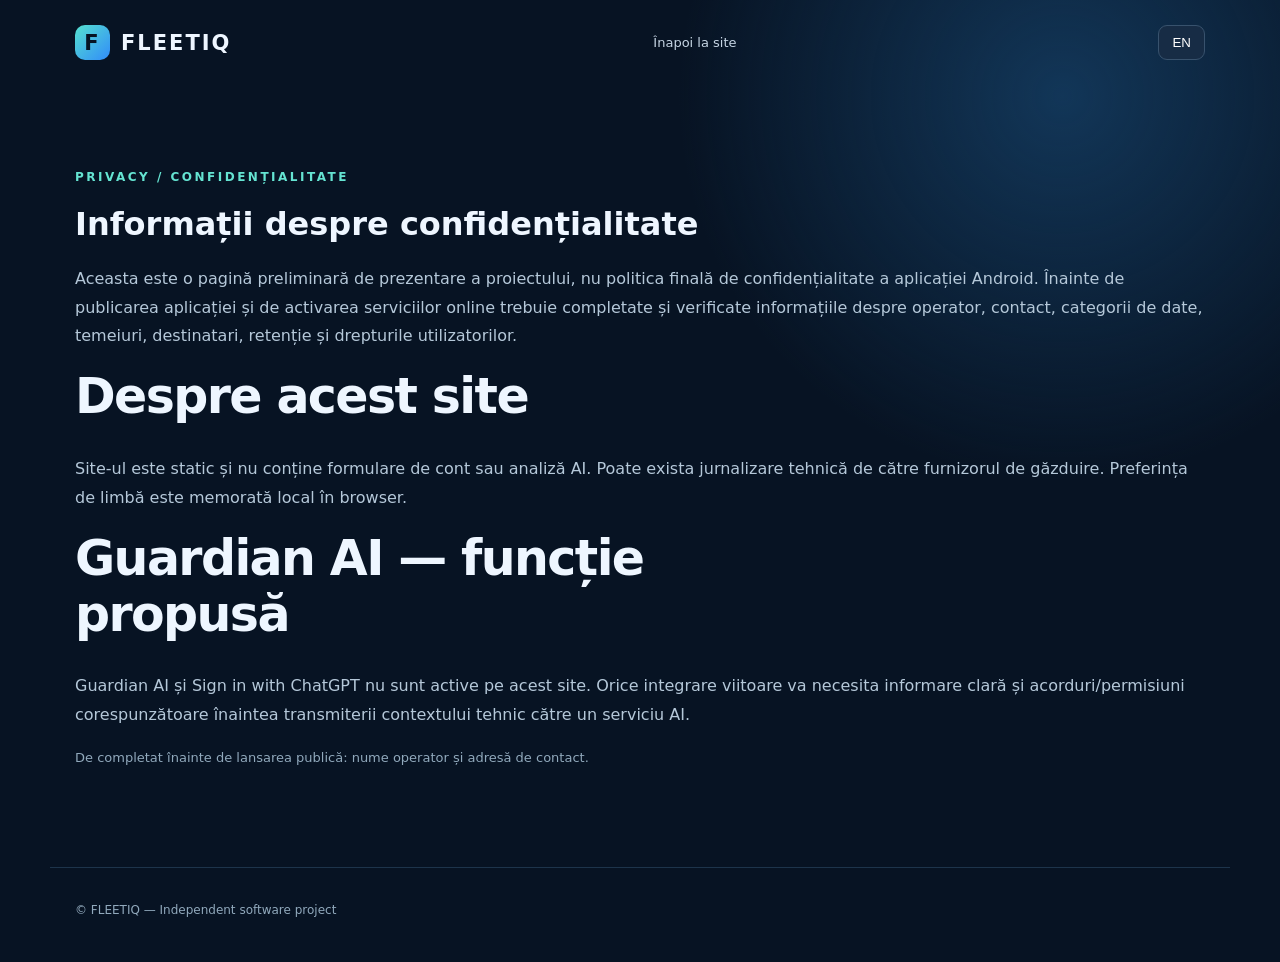
==== privacy.html @ b42830c9 "Add files via upload" ====
<!doctype html><html lang="ro"><head><meta charset="utf-8"><meta name="viewport" content="width=device-width,initial-scale=1"><title>FLEETIQ — Privacy / Confidențialitate</title><link rel="stylesheet" href="style.css"></head><body><header class="nav"><a class="brand" href="index.html"><span class="mark">F</span> FLEETIQ</a><nav><a href="index.html" data-ro="Înapoi la site" data-en="Back to website">Înapoi la site</a></nav><button id="lang">EN</button></header><main class="section"><div class="kicker">PRIVACY / CONFIDENȚIALITATE</div><h1 data-ro="Informații despre confidențialitate" data-en="Privacy information">Informații despre confidențialitate</h1><p data-ro="Aceasta este o pagină preliminară de prezentare a proiectului, nu politica finală de confidențialitate a aplicației Android. Înainte de publicarea aplicației și de activarea serviciilor online trebuie completate și verificate informațiile despre operator, contact, categorii de date, temeiuri, destinatari, retenție și drepturile utilizatorilor." data-en="This is a preliminary project website notice, not the final privacy policy for the Android app. Before app publication and online service activation, controller identity, contact details, data categories, legal bases, recipients, retention and user rights must be completed and verified.">Aceasta este o pagină preliminară de prezentare a proiectului, nu politica finală de confidențialitate a aplicației Android. Înainte de publicarea aplicației și de activarea serviciilor online trebuie completate și verificate informațiile despre operator, contact, categorii de date, temeiuri, destinatari, retenție și drepturile utilizatorilor.</p><h2 data-ro="Despre acest site" data-en="About this website">Despre acest site</h2><p data-ro="Site-ul este static și nu conține formulare de cont sau analiză AI. Poate exista jurnalizare tehnică de către furnizorul de găzduire. Preferința de limbă este memorată local în browser." data-en="This is a static website without account forms or AI analysis. Technical access logs may be kept by the hosting provider. Language preference is stored locally in the browser.">Site-ul este static și nu conține formulare de cont sau analiză AI. Poate exista jurnalizare tehnică de către furnizorul de găzduire. Preferința de limbă este memorată local în browser.</p><h2 data-ro="Guardian AI — funcție propusă" data-en="Guardian AI — proposed feature">Guardian AI — funcție propusă</h2><p data-ro="Guardian AI și Sign in with ChatGPT nu sunt active pe acest site. Orice integrare viitoare va necesita informare clară și acorduri/permisiuni corespunzătoare înaintea transmiterii contextului tehnic către un serviciu AI." data-en="Guardian AI and Sign in with ChatGPT are not active on this website. Any future integration will require clear notices and appropriate consent/permissions before sending technical context to an AI service.">Guardian AI și Sign in with ChatGPT nu sunt active pe acest site. Orice integrare viitoare va necesita informare clară și acorduri/permisiuni corespunzătoare înaintea transmiterii contextului tehnic către un serviciu AI.</p><p class="muted" data-ro="De completat înainte de lansarea publică: nume operator și adresă de contact." data-en="To complete before public launch: controller name and contact address.">De completat înainte de lansarea publică: nume operator și adresă de contact.</p></main><footer>© FLEETIQ — Independent software project</footer><script src="script.js"></script></body></html>
---- style.css ----
:root{font-family:Inter,ui-sans-serif,system-ui,-apple-system,Segoe UI,sans-serif;color:#eef6ff;background:#071323;scroll-behavior:smooth}*{box-sizing:border-box}body{margin:0;background:radial-gradient(circle at 83% 10%,#123658 0,transparent 28%),#071323}a{color:inherit;text-decoration:none}.nav{max-width:1180px;margin:auto;display:flex;align-items:center;justify-content:space-between;padding:25px 25px;gap:20px}.brand{font-weight:900;letter-spacing:2px;font-size:21px;display:flex;align-items:center;gap:11px}.mark{display:inline-grid;place-items:center;background:linear-gradient(135deg,#55e0cf,#318cfa);width:35px;height:35px;border-radius:10px;color:#071323}.nav nav{display:flex;gap:25px;font-size:13px;color:#c6d5e4}.nav button{background:#172c45;border:1px solid #38526d;border-radius:9px;color:white;padding:9px 13px;cursor:pointer}.hero{max-width:1180px;margin:auto;min-height:620px;padding:105px 25px 120px;position:relative;overflow:hidden}.eyebrow,.kicker{color:#65e4d2;font-size:12px;letter-spacing:2.5px;font-weight:800}.hero h1{font-size:clamp(45px,6vw,82px);letter-spacing:-3px;line-height:1.07;max-width:760px;margin:24px 0}.hero h1 em{font-style:normal;color:#66e4d4}.lead{max-width:630px;font-size:19px;line-height:1.75;color:#afc4d8}.actions{display:flex;gap:13px;flex-wrap:wrap;margin-top:30px}.actions a{padding:14px 21px;border-radius:11px;font-weight:700;font-size:14px}.primary{background:#65e4d2;color:#061928}.secondary{border:1px solid #426078}.status{margin-top:27px;color:#91a8bc;font-size:12px}.orb{position:absolute;width:360px;height:360px;right:-70px;top:120px;border-radius:50%;background:radial-gradient(circle,#16466a,#0a2038 60%,transparent 70%);display:grid;place-items:center;opacity:.7;z-index:-1}.ring{position:absolute;border:1px solid #57e5d4;border-radius:50%;inset:35px}.ring2{inset:70px;border-style:dashed}.center{font-size:32px;font-weight:900;color:#65e4d2}.center span{font-size:20px}.center small{display:block;text-align:center;font-size:11px;letter-spacing:5px;margin-top:8px}.section{max-width:1180px;margin:auto;padding:85px 25px}.section h2{font-size:clamp(31px,4vw,49px);letter-spacing:-1.6px;line-height:1.14;max-width:680px;margin:18px 0 30px}.section p{color:#b5c8d9;line-height:1.8}.cards{display:grid;grid-template-columns:repeat(3,1fr);gap:18px}.cards article,.mock{background:#0e2136;border:1px solid #26405a;border-radius:18px;padding:29px}.cards h3{font-size:20px;margin:18px 0 10px}.cards p{font-size:14px}.ico{color:#6ae8d7;font-size:35px}.featured{border-color:#5de4d2!important}.split{display:grid;grid-template-columns:1fr 1fr;align-items:center;gap:65px}.note{border-left:3px solid #5de4d2;padding:14px 18px;background:#102b3f;color:#d1e3ef;font-size:13px;line-height:1.7;margin-top:24px}.mock{box-shadow:0 25px 80px #0005;min-height:350px}.mocktop{font-size:12px;letter-spacing:2px;color:#9eb7ce;border-bottom:1px solid #30475e;padding-bottom:20px}.mocktop span{color:#67e4d5;margin-right:15px}.code{font-size:18px;margin:28px 0;color:#9db6ca}.code b{color:#65e4d2;font-size:26px;margin-left:10px}.code span{display:block;font-size:11px;margin-top:8px}.bubble{margin-left:55px;background:#204365;padding:17px;border-radius:13px;font-size:14px}.reply{margin:16px 35px 0 0;border:1px solid #31526b;padding:19px;border-radius:13px;color:#d4e5f2;line-height:1.7;font-size:14px}.contact{border-top:1px solid #1e364c}footer{max-width:1180px;margin:auto;padding:35px 25px 45px;border-top:1px solid #1d344b;display:flex;justify-content:space-between;gap:15px;color:#91a9bc;font-size:12px}.muted{font-size:13px;color:#91a9bc!important}@media(max-width:750px){.nav{flex-wrap:wrap}.nav nav{order:3;width:100%;overflow:auto;gap:18px;white-space:nowrap}.hero{padding-top:75px;min-height:540px}.hero h1{letter-spacing:-2px}.orb{right:-230px;opacity:.25}.cards,.split{grid-template-columns:1fr}.split{gap:25px}.section{padding:62px 22px}.cards article{padding:24px}footer{flex-direction:column}}
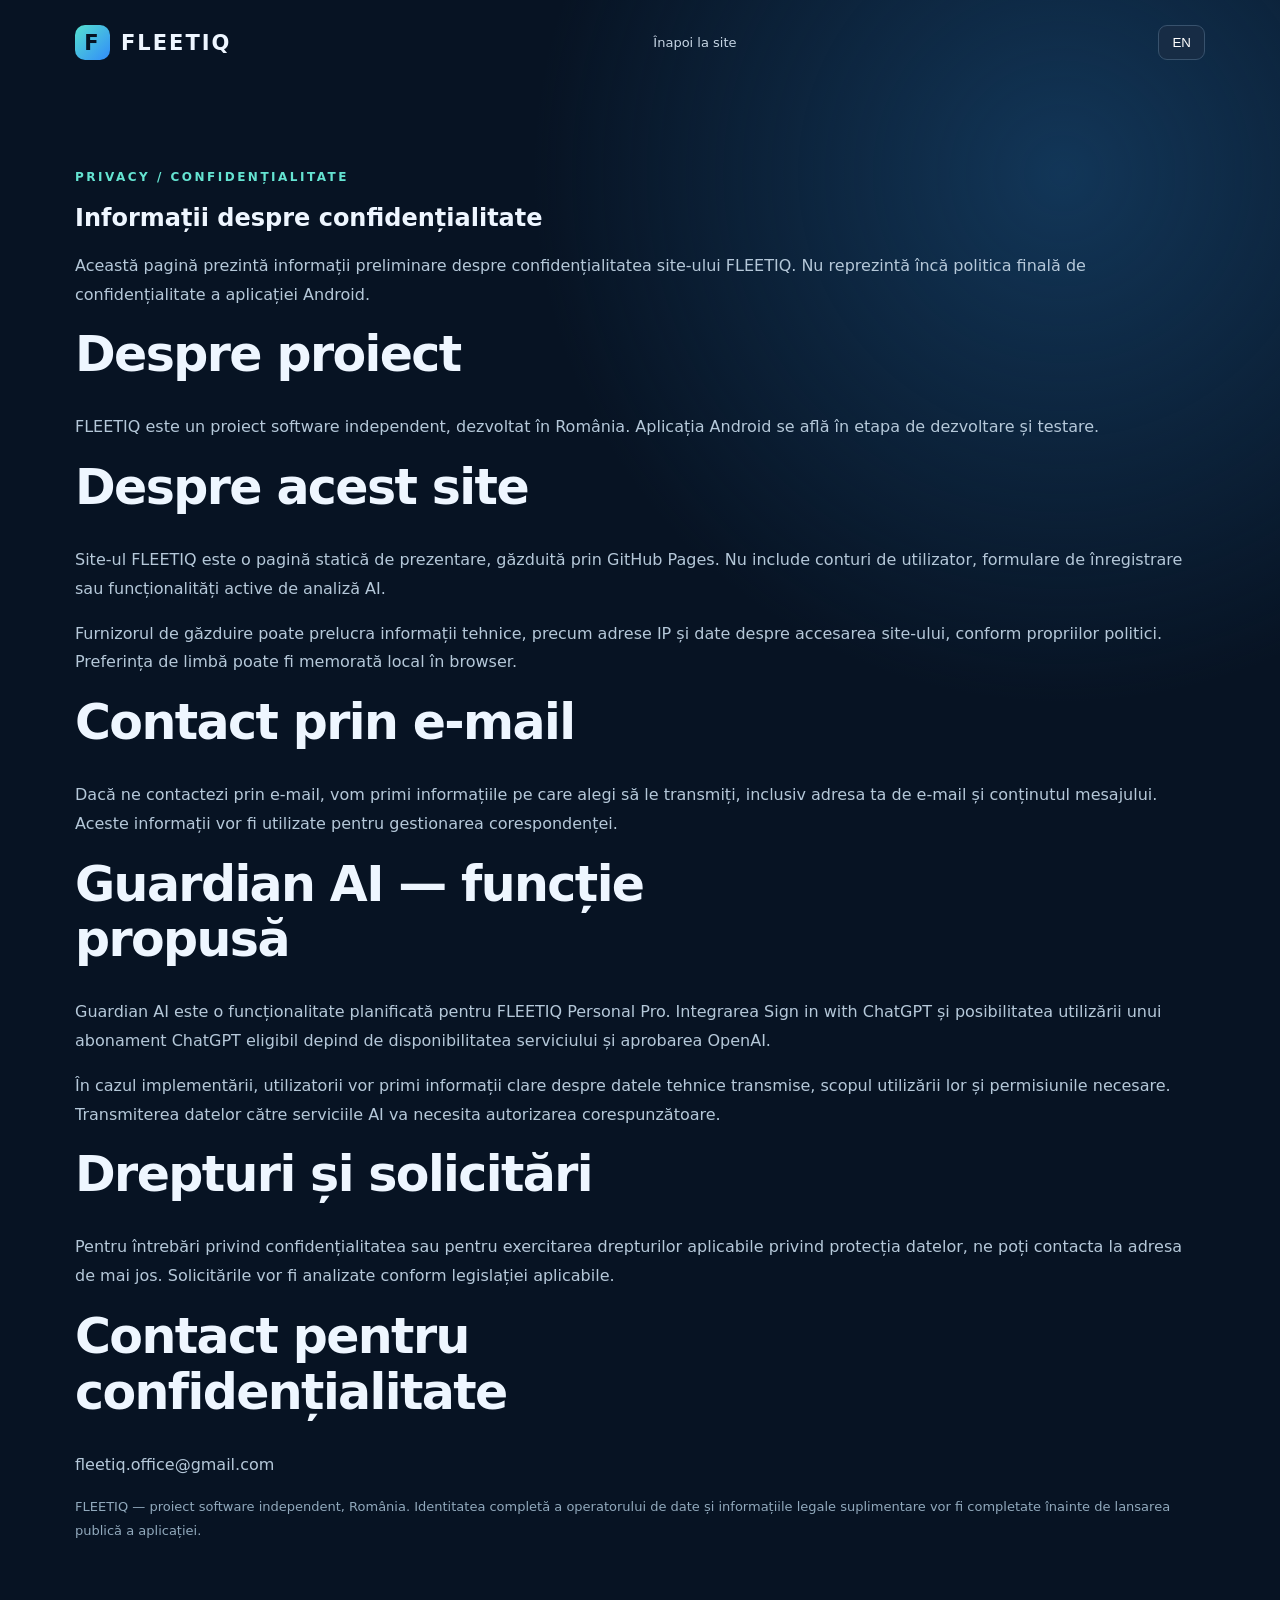
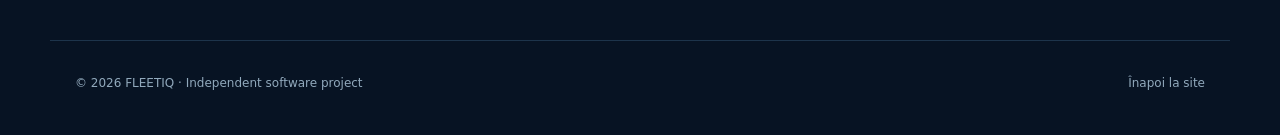
==== commit f10a5fd5: "Update privacy.html" ====
--- a/privacy.html
+++ b/privacy.html
@@ -1 +1,206 @@
-<!doctype html><html lang="ro"><head><meta charset="utf-8"><meta name="viewport" content="width=device-width,initial-scale=1"><title>FLEETIQ — Privacy / Confidențialitate</title><link rel="stylesheet" href="style.css"></head><body><header class="nav"><a class="brand" href="index.html"><span class="mark">F</span> FLEETIQ</a><nav><a href="index.html" data-ro="Înapoi la site" data-en="Back to website">Înapoi la site</a></nav><button id="lang">EN</button></header><main class="section"><div class="kicker">PRIVACY / CONFIDENȚIALITATE</div><h1 data-ro="Informații despre confidențialitate" data-en="Privacy information">Informații despre confidențialitate</h1><p data-ro="Aceasta este o pagină preliminară de prezentare a proiectului, nu politica finală de confidențialitate a aplicației Android. Înainte de publicarea aplicației și de activarea serviciilor online trebuie completate și verificate informațiile despre operator, contact, categorii de date, temeiuri, destinatari, retenție și drepturile utilizatorilor." data-en="This is a preliminary project website notice, not the final privacy policy for the Android app. Before app publication and online service activation, controller identity, contact details, data categories, legal bases, recipients, retention and user rights must be completed and verified.">Aceasta este o pagină preliminară de prezentare a proiectului, nu politica finală de confidențialitate a aplicației Android. Înainte de publicarea aplicației și de activarea serviciilor online trebuie completate și verificate informațiile despre operator, contact, categorii de date, temeiuri, destinatari, retenție și drepturile utilizatorilor.</p><h2 data-ro="Despre acest site" data-en="About this website">Despre acest site</h2><p data-ro="Site-ul este static și nu conține formulare de cont sau analiză AI. Poate exista jurnalizare tehnică de către furnizorul de găzduire. Preferința de limbă este memorată local în browser." data-en="This is a static website without account forms or AI analysis. Technical access logs may be kept by the hosting provider. Language preference is stored locally in the browser.">Site-ul este static și nu conține formulare de cont sau analiză AI. Poate exista jurnalizare tehnică de către furnizorul de găzduire. Preferința de limbă este memorată local în browser.</p><h2 data-ro="Guardian AI — funcție propusă" data-en="Guardian AI — proposed feature">Guardian AI — funcție propusă</h2><p data-ro="Guardian AI și Sign in with ChatGPT nu sunt active pe acest site. Orice integrare viitoare va necesita informare clară și acorduri/permisiuni corespunzătoare înaintea transmiterii contextului tehnic către un serviciu AI." data-en="Guardian AI and Sign in with ChatGPT are not active on this website. Any future integration will require clear notices and appropriate consent/permissions before sending technical context to an AI service.">Guardian AI și Sign in with ChatGPT nu sunt active pe acest site. Orice integrare viitoare va necesita informare clară și acorduri/permisiuni corespunzătoare înaintea transmiterii contextului tehnic către un serviciu AI.</p><p class="muted" data-ro="De completat înainte de lansarea publică: nume operator și adresă de contact." data-en="To complete before public launch: controller name and contact address.">De completat înainte de lansarea publică: nume operator și adresă de contact.</p></main><footer>© FLEETIQ — Independent software project</footer><script src="script.js"></script></body></html>
+
+<!doctype html>
+<html lang="ro">
+<head>
+  <meta charset="utf-8">
+  <meta name="viewport"
+        content="width=device-width, initial-scale=1">
+  <meta name="theme-color" content="#071323">
+
+  <meta name="description"
+        content="Informații despre confidențialitate pentru site-ul FLEETIQ și integrarea Guardian AI planificată.">
+
+  <title>Confidențialitate — FLEETIQ</title>
+
+  <link rel="stylesheet" href="style.css">
+</head>
+
+<body>
+
+<header class="nav">
+  <a class="brand" href="index.html">
+    <span class="mark">F</span> FLEETIQ
+  </a>
+
+  <nav>
+    <a href="index.html"
+       data-ro="Înapoi la site"
+       data-en="Back to website">
+      Înapoi la site
+    </a>
+  </nav>
+
+  <button id="lang" aria-label="Switch language">
+    EN
+  </button>
+</header>
+
+<main>
+
+  <section class="section">
+
+    <div class="kicker">
+      PRIVACY / CONFIDENȚIALITATE
+    </div>
+
+    <h1
+      data-ro="Informații despre confidențialitate"
+      data-en="Privacy information">
+      Informații despre confidențialitate
+    </h1>
+
+    <p
+      data-ro="Această pagină prezintă informații preliminare despre confidențialitatea site-ului FLEETIQ. Nu reprezintă încă politica finală de confidențialitate a aplicației Android."
+      data-en="This page provides preliminary privacy information about the FLEETIQ website. It is not yet the final privacy policy for the Android application.">
+      Această pagină prezintă informații
+      preliminare despre confidențialitatea
+      site-ului FLEETIQ. Nu reprezintă încă
+      politica finală de confidențialitate
+      a aplicației Android.
+    </p>
+
+    <h2
+      data-ro="Despre proiect"
+      data-en="About the project">
+      Despre proiect
+    </h2>
+
+    <p
+      data-ro="FLEETIQ este un proiect software independent, dezvoltat în România. Aplicația Android se află în etapa de dezvoltare și testare."
+      data-en="FLEETIQ is an independent software project developed in Romania. The Android application is currently in development and testing.">
+      FLEETIQ este un proiect software
+      independent, dezvoltat în România.
+      Aplicația Android se află în etapa
+      de dezvoltare și testare.
+    </p>
+
+    <h2
+      data-ro="Despre acest site"
+      data-en="About this website">
+      Despre acest site
+    </h2>
+
+    <p
+      data-ro="Site-ul FLEETIQ este o pagină statică de prezentare, găzduită prin GitHub Pages. Nu include conturi de utilizator, formulare de înregistrare sau funcționalități active de analiză AI."
+      data-en="The FLEETIQ website is a static informational website hosted through GitHub Pages. It does not include user accounts, registration forms or active AI analysis features.">
+      Site-ul FLEETIQ este o pagină statică
+      de prezentare, găzduită prin GitHub Pages.
+      Nu include conturi de utilizator,
+      formulare de înregistrare sau
+      funcționalități active de analiză AI.
+    </p>
+
+    <p
+      data-ro="Furnizorul de găzduire poate prelucra informații tehnice, precum adrese IP și date despre accesarea site-ului, conform propriilor politici. Preferința de limbă poate fi memorată local în browser."
+      data-en="The hosting provider may process technical information, such as IP addresses and website access data, according to its own policies. Language preferences may be stored locally in the browser.">
+      Furnizorul de găzduire poate prelucra
+      informații tehnice, precum adrese IP
+      și date despre accesarea site-ului,
+      conform propriilor politici.
+      Preferința de limbă poate fi
+      memorată local în browser.
+    </p>
+
+    <h2
+      data-ro="Contact prin e-mail"
+      data-en="Email contact">
+      Contact prin e-mail
+    </h2>
+
+    <p
+      data-ro="Dacă ne contactezi prin e-mail, vom primi informațiile pe care alegi să le transmiți, inclusiv adresa ta de e-mail și conținutul mesajului. Aceste informații vor fi utilizate pentru gestionarea corespondenței."
+      data-en="If you contact us by email, we will receive the information you choose to provide, including your email address and message content. This information will be used to handle the correspondence.">
+      Dacă ne contactezi prin e-mail, vom primi
+      informațiile pe care alegi să le transmiți,
+      inclusiv adresa ta de e-mail și conținutul
+      mesajului. Aceste informații vor fi utilizate
+      pentru gestionarea corespondenței.
+    </p>
+
+    <h2
+      data-ro="Guardian AI — funcție propusă"
+      data-en="Guardian AI — proposed feature">
+      Guardian AI — funcție propusă
+    </h2>
+
+    <p
+      data-ro="Guardian AI este o funcționalitate planificată pentru FLEETIQ Personal Pro. Integrarea Sign in with ChatGPT și posibilitatea utilizării unui abonament ChatGPT eligibil depind de disponibilitatea serviciului și aprobarea OpenAI."
+      data-en="Guardian AI is a planned feature for FLEETIQ Personal Pro. Sign in with ChatGPT integration and the ability to use an eligible ChatGPT subscription depend on service availability and OpenAI approval.">
+      Guardian AI este o funcționalitate planificată
+      pentru FLEETIQ Personal Pro. Integrarea
+      Sign in with ChatGPT și posibilitatea
+      utilizării unui abonament ChatGPT eligibil
+      depind de disponibilitatea serviciului
+      și aprobarea OpenAI.
+    </p>
+
+    <p
+      data-ro="În cazul implementării, utilizatorii vor primi informații clare despre datele tehnice transmise, scopul utilizării lor și permisiunile necesare. Transmiterea datelor către serviciile AI va necesita autorizarea corespunzătoare."
+      data-en="If implemented, users will receive clear information about the technical data transmitted, the purposes of processing and the required permissions. Sending data to AI services will require appropriate authorization.">
+      În cazul implementării, utilizatorii
+      vor primi informații clare despre datele
+      tehnice transmise, scopul utilizării lor
+      și permisiunile necesare.
+      Transmiterea datelor către serviciile AI
+      va necesita autorizarea corespunzătoare.
+    </p>
+
+    <h2
+      data-ro="Drepturi și solicitări"
+      data-en="Rights and requests">
+      Drepturi și solicitări
+    </h2>
+
+    <p
+      data-ro="Pentru întrebări privind confidențialitatea sau pentru exercitarea drepturilor aplicabile privind protecția datelor, ne poți contacta la adresa de mai jos. Solicitările vor fi analizate conform legislației aplicabile."
+      data-en="For privacy questions or requests concerning applicable data protection rights, you can contact us using the email address below. Requests will be reviewed in accordance with applicable law.">
+      Pentru întrebări privind confidențialitatea
+      sau pentru exercitarea drepturilor aplicabile
+      privind protecția datelor, ne poți contacta
+      la adresa de mai jos. Solicitările vor fi
+      analizate conform legislației aplicabile.
+    </p>
+
+    <h2
+      data-ro="Contact pentru confidențialitate"
+      data-en="Privacy contact">
+      Contact pentru confidențialitate
+    </h2>
+
+    <p>
+      <a href="mailto:fleetiq.office@gmail.com">
+        fleetiq.office@gmail.com
+      </a>
+    </p>
+
+    <p class="muted"
+       data-ro="FLEETIQ — proiect software independent, România. Identitatea completă a operatorului de date și informațiile legale suplimentare vor fi completate înainte de lansarea publică a aplicației."
+       data-en="FLEETIQ — independent software project, Romania. The full identity of the data controller and additional legal information will be completed before the application's public release.">
+      FLEETIQ — proiect software independent,
+      România. Identitatea completă a operatorului
+      de date și informațiile legale suplimentare
+      vor fi completate înainte de lansarea
+      publică a aplicației.
+    </p>
+
+  </section>
+
+</main>
+
+<footer>
+  <span>
+    © <span id="year"></span>
+    FLEETIQ · Independent software project
+  </span>
+
+  <a href="index.html"
+     data-ro="Înapoi la site"
+     data-en="Back to website">
+    Înapoi la site
+  </a>
+</footer>
+
+<script src="script.js"></script>
+
+</body>
+</html>
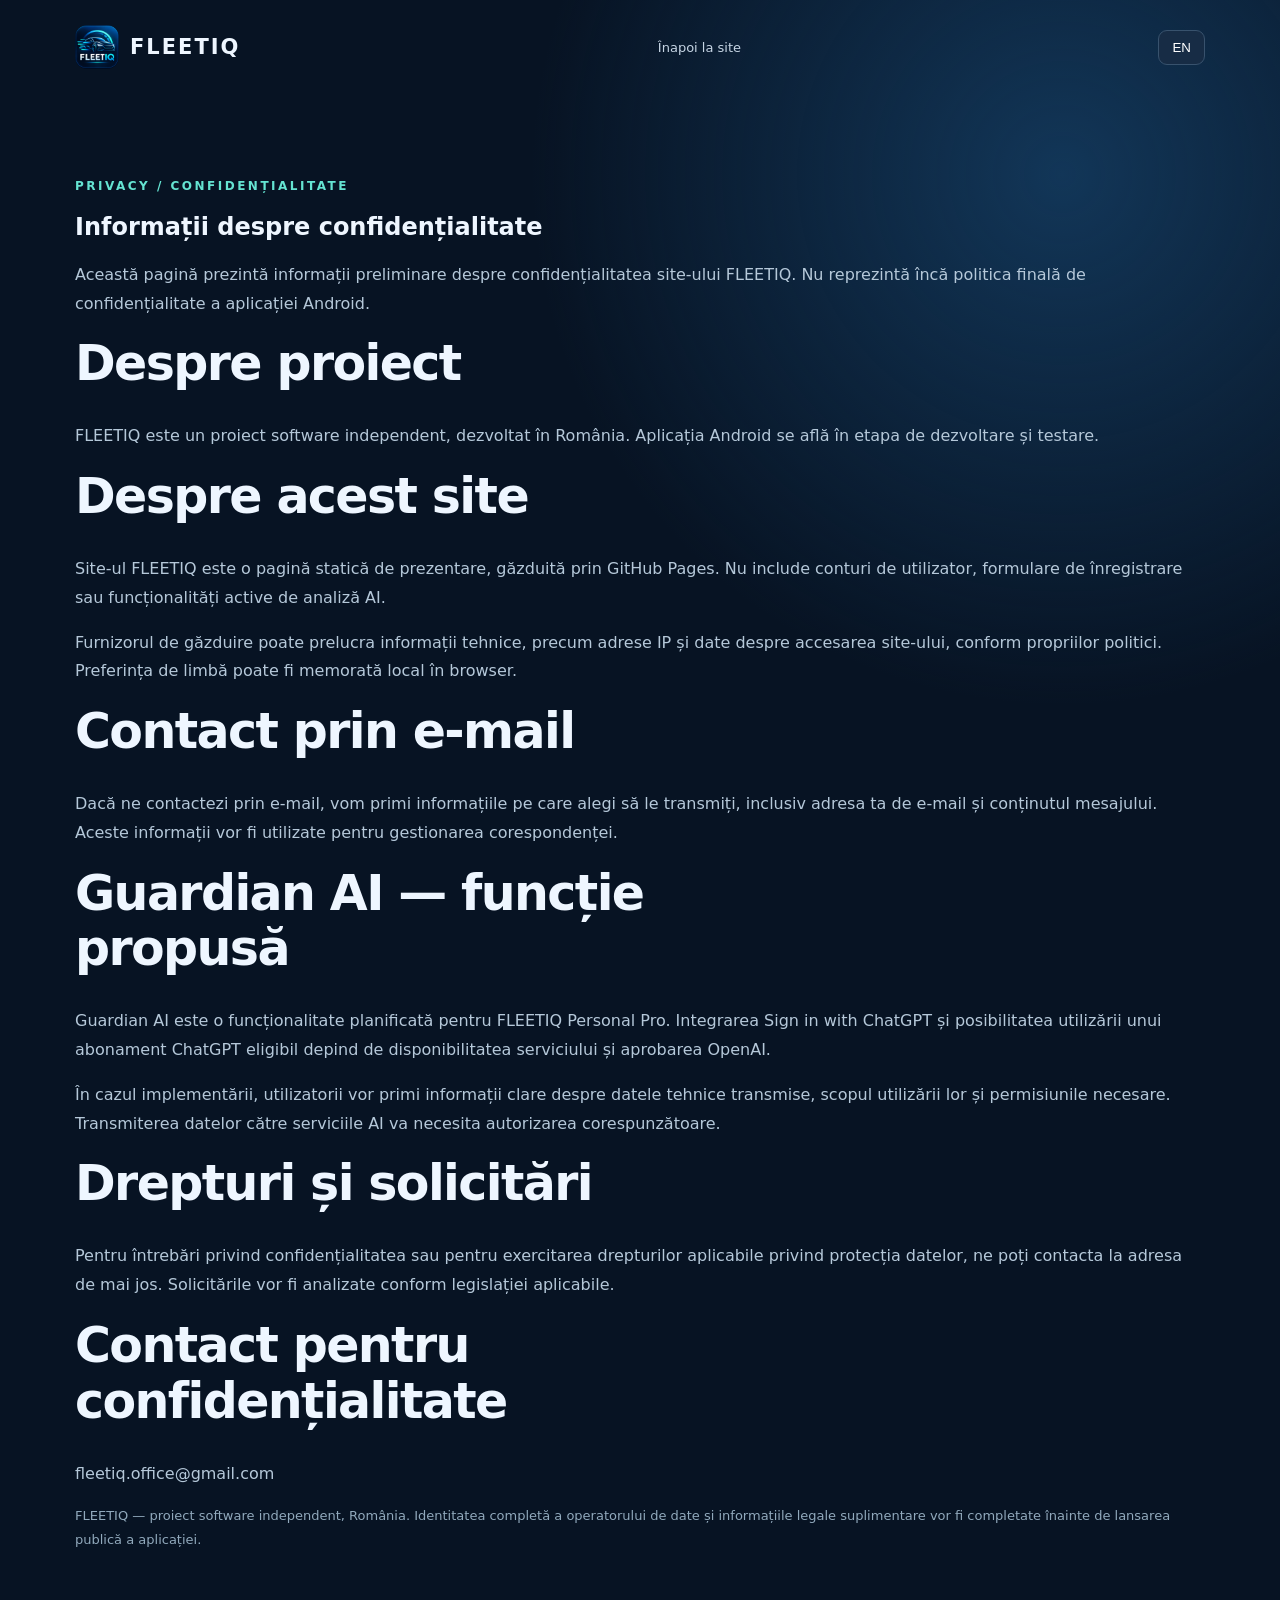
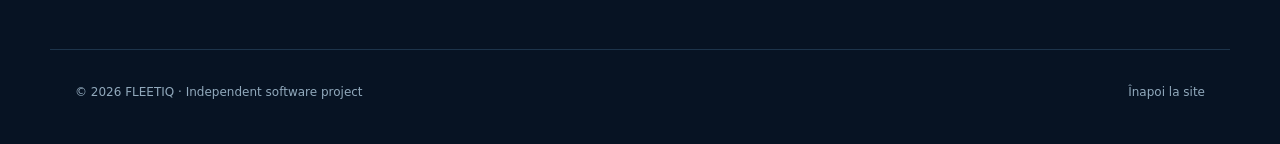
==== commit 46dfa447: "Update privacy.html" ====
--- a/privacy.html
+++ b/privacy.html
@@ -12,6 +12,8 @@
 
   <title>Confidențialitate — FLEETIQ</title>
 
+  <link rel="icon" type="image/png" href="favicon.png">
+  <link rel="apple-touch-icon" href="fleetiq-logo.png">
   <link rel="stylesheet" href="style.css">
 </head>
 
@@ -19,7 +21,13 @@
 
 <header class="nav">
   <a class="brand" href="index.html">
-    <span class="mark">F</span> FLEETIQ
+    <img
+      src="fleetiq-logo.png"
+      alt="FLEETIQ Logo"
+      width="44"
+      height="44"
+      style="border-radius:12px;object-fit:cover;">
+    FLEETIQ
   </a>
 
   <nav>
@@ -52,11 +60,10 @@
     <p
       data-ro="Această pagină prezintă informații preliminare despre confidențialitatea site-ului FLEETIQ. Nu reprezintă încă politica finală de confidențialitate a aplicației Android."
       data-en="This page provides preliminary privacy information about the FLEETIQ website. It is not yet the final privacy policy for the Android application.">
-      Această pagină prezintă informații
-      preliminare despre confidențialitatea
-      site-ului FLEETIQ. Nu reprezintă încă
-      politica finală de confidențialitate
-      a aplicației Android.
+      Această pagină prezintă informații preliminare
+      despre confidențialitatea site-ului FLEETIQ.
+      Nu reprezintă încă politica finală de
+      confidențialitate a aplicației Android.
     </p>
 
     <h2
@@ -68,10 +75,9 @@
     <p
       data-ro="FLEETIQ este un proiect software independent, dezvoltat în România. Aplicația Android se află în etapa de dezvoltare și testare."
       data-en="FLEETIQ is an independent software project developed in Romania. The Android application is currently in development and testing.">
-      FLEETIQ este un proiect software
-      independent, dezvoltat în România.
-      Aplicația Android se află în etapa
-      de dezvoltare și testare.
+      FLEETIQ este un proiect software independent,
+      dezvoltat în România. Aplicația Android se află
+      în etapa de dezvoltare și testare.
     </p>
 
     <h2
